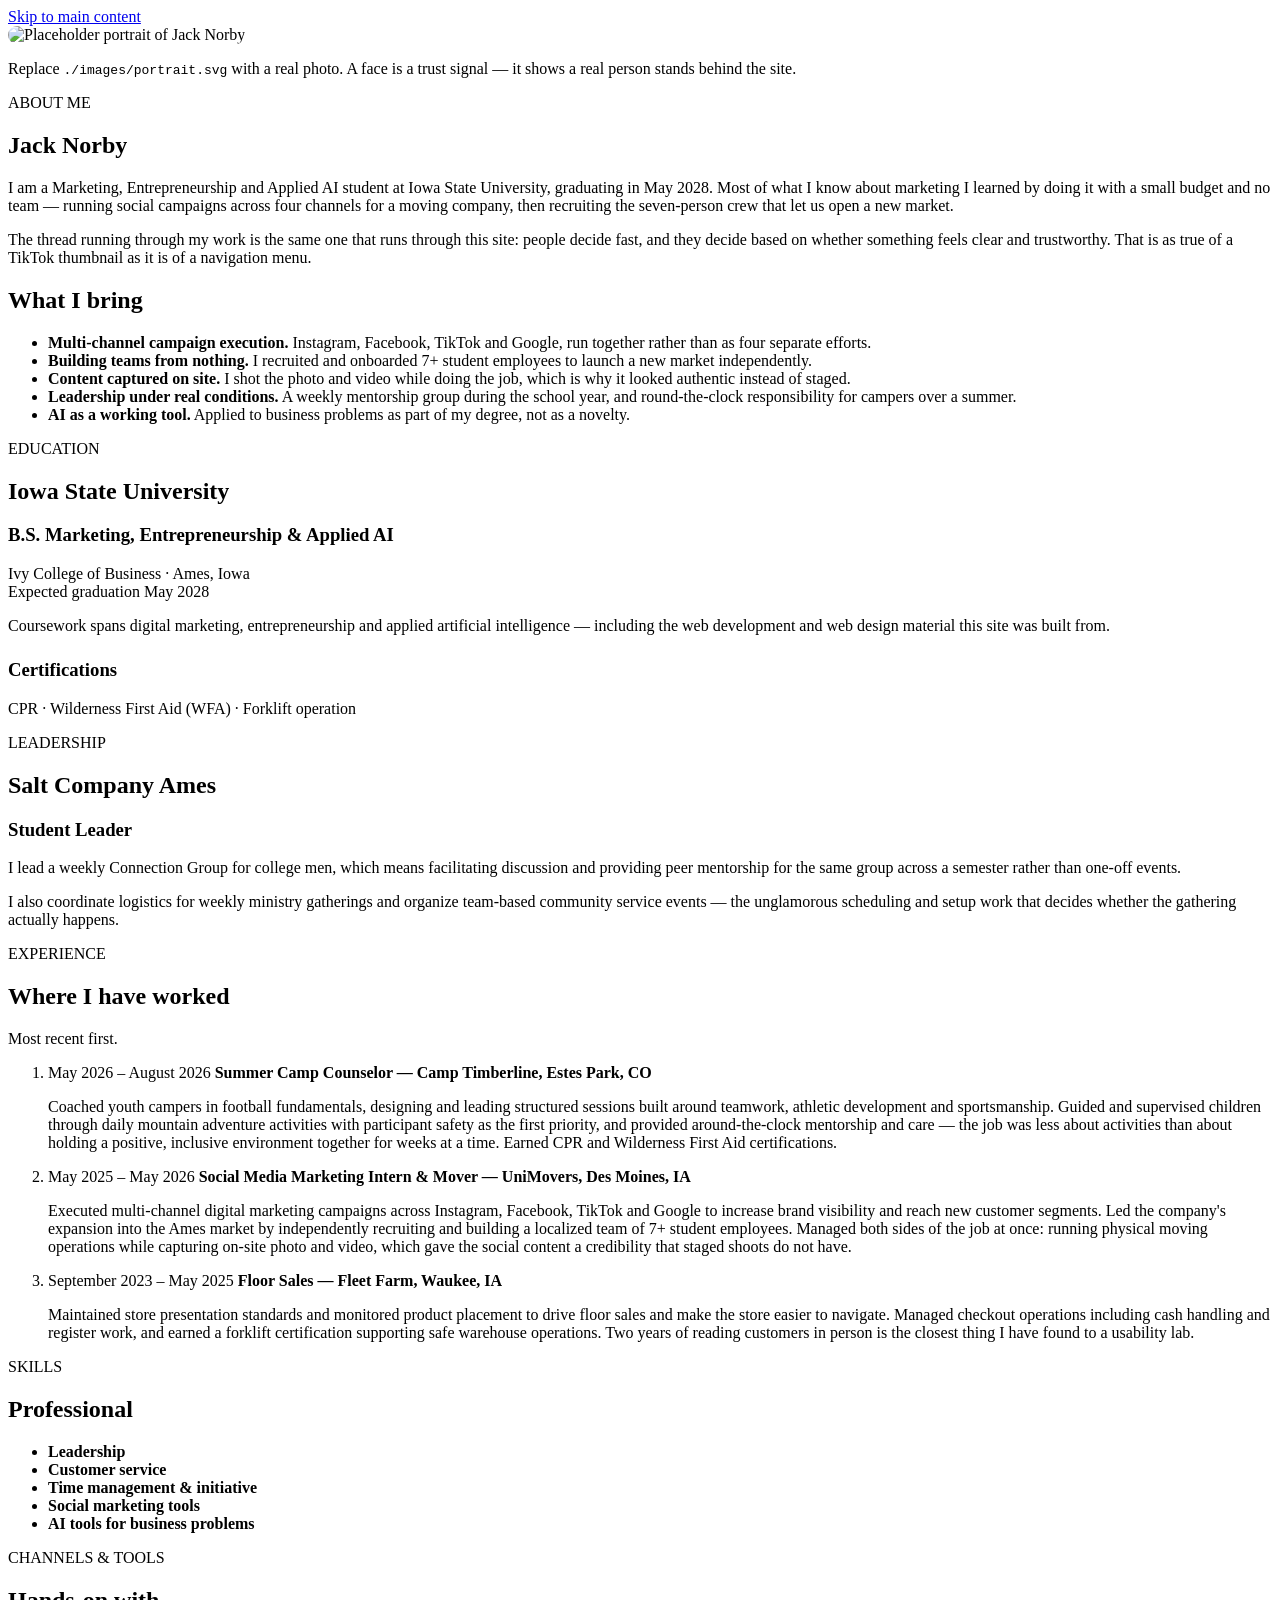
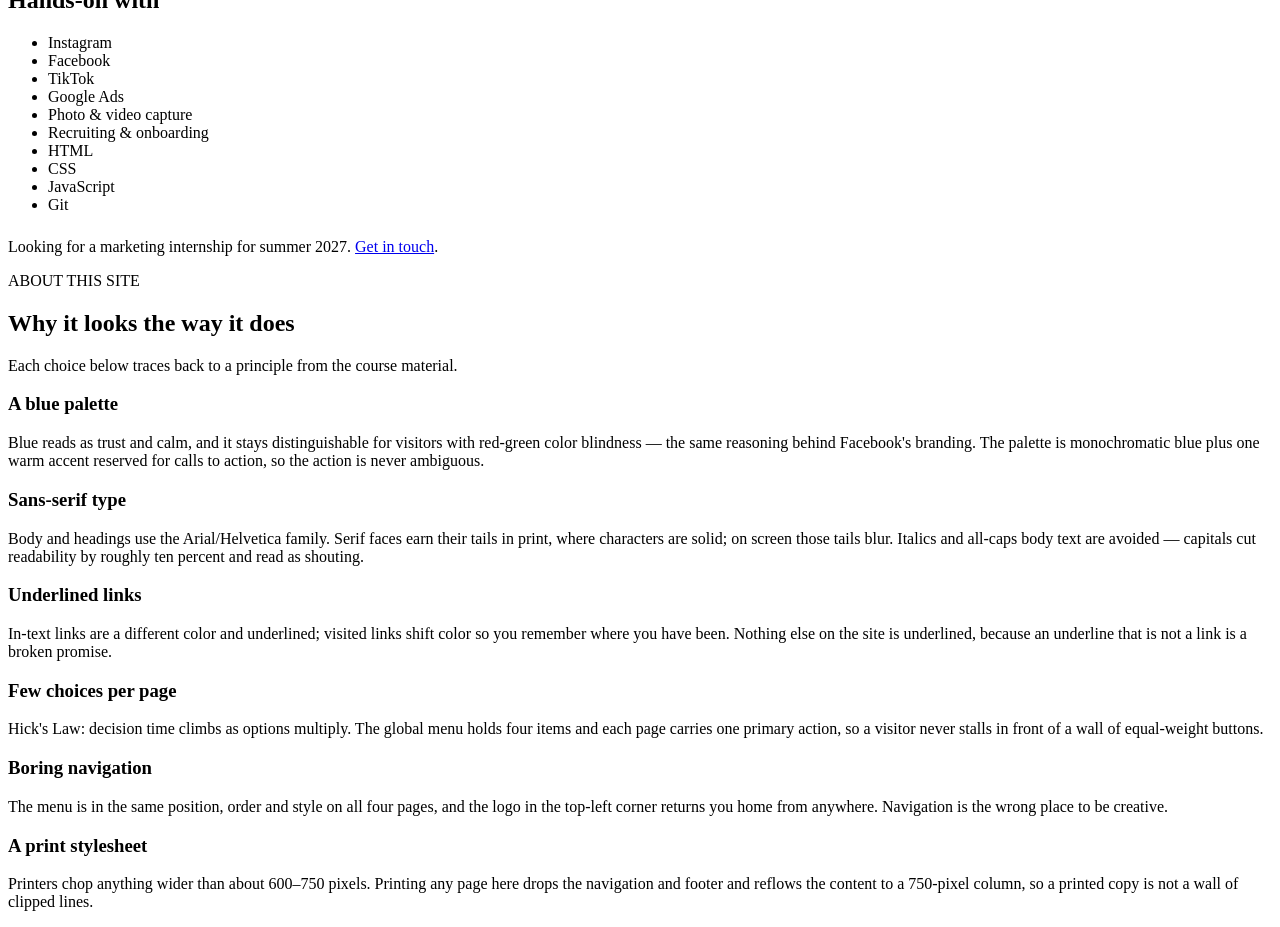
==== about.html @ 69b6ad8b "Add files via upload" ====
<!DOCTYPE html>
<html lang="en">
<head>
  <meta charset="UTF-8">
  <meta name="viewport" content="width=device-width, initial-scale=1.0">
  <meta name="description" content="About Jack Norby — Marketing, Entrepreneurship and Applied AI student at Iowa State University, with experience in social media marketing, team building and sales.">
  <title>About Me | Jack Norby</title>
  <link rel="icon" href="./images/favicon.svg" type="image/svg+xml">
  <link rel="stylesheet" href="./styles.css">
</head>
<body>
  <a class="skip-link" href="#main">Skip to main content</a>

  <div data-site-header></div>
  <noscript>
    <div class="wrap nav__fallback">
      <p><strong>Navigation:</strong>
        <a href="./index.html">Home</a> &middot;
        <a href="./about.html">About</a> &middot;
        <a href="./portfolio.html">Portfolio</a> &middot;
        <a href="./contact.html">Contact</a>
      </p>
    </div>
  </noscript>

  <main id="main">

    <!-- Introduction: who I am, stated before anything else. -->
    <section class="section">
      <div class="wrap split">
        <div>
          <img src="./images/portrait.svg" alt="Placeholder portrait of Jack Norby"
               width="320" height="320" style="border-radius:10px">
          <p class="form-note" style="margin-top:1rem">
            Replace <code>./images/portrait.svg</code> with a real photo. A face is a
            trust signal &mdash; it shows a real person stands behind the site.
          </p>
        </div>

        <div class="prose">
          <span class="eyebrow">ABOUT ME</span>
          <h1>Jack Norby</h1>
          <p>
            I am a Marketing, Entrepreneurship and Applied AI student at Iowa State
            University, graduating in May 2028. Most of what I know about marketing
            I learned by doing it with a small budget and no team &mdash; running
            social campaigns across four channels for a moving company, then
            recruiting the seven-person crew that let us open a new market.
          </p>
          <p>
            The thread running through my work is the same one that runs through
            this site: people decide fast, and they decide based on whether
            something feels clear and trustworthy. That is as true of a TikTok
            thumbnail as it is of a navigation menu.
          </p>

          <h2>What I bring</h2>
          <ul>
            <li>
              <strong>Multi-channel campaign execution.</strong> Instagram, Facebook,
              TikTok and Google, run together rather than as four separate efforts.
            </li>
            <li>
              <strong>Building teams from nothing.</strong> I recruited and onboarded
              7+ student employees to launch a new market independently.
            </li>
            <li>
              <strong>Content captured on site.</strong> I shot the photo and video
              while doing the job, which is why it looked authentic instead of staged.
            </li>
            <li>
              <strong>Leadership under real conditions.</strong> A weekly mentorship
              group during the school year, and round-the-clock responsibility for
              campers over a summer.
            </li>
            <li>
              <strong>AI as a working tool.</strong> Applied to business problems as
              part of my degree, not as a novelty.
            </li>
          </ul>
        </div>
      </div>
    </section>

    <!-- Education and leadership. -->
    <section class="section section--alt">
      <div class="wrap split">
        <div>
          <span class="eyebrow">EDUCATION</span>
          <h2>Iowa State University</h2>
          <div class="card">
            <h3>B.S. Marketing, Entrepreneurship &amp; Applied AI</h3>
            <p>
              Ivy College of Business &middot; Ames, Iowa<br>
              Expected graduation May 2028
            </p>
            <p>
              Coursework spans digital marketing, entrepreneurship and applied
              artificial intelligence &mdash; including the web development and web
              design material this site was built from.
            </p>
          </div>

          <div class="callout" style="margin-top:1.5rem">
            <h3>Certifications</h3>
            <p>
              CPR &middot; Wilderness First Aid (WFA) &middot; Forklift operation
            </p>
          </div>
        </div>

        <div>
          <span class="eyebrow">LEADERSHIP</span>
          <h2>Salt Company Ames</h2>
          <div class="card">
            <h3>Student Leader</h3>
            <p>
              I lead a weekly Connection Group for college men, which means
              facilitating discussion and providing peer mentorship for the same
              group across a semester rather than one-off events.
            </p>
            <p>
              I also coordinate logistics for weekly ministry gatherings and
              organize team-based community service events &mdash; the unglamorous
              scheduling and setup work that decides whether the gathering
              actually happens.
            </p>
          </div>
        </div>
      </div>
    </section>

    <!-- Experience in reverse chronological order. -->
    <section class="section">
      <div class="wrap">
        <div class="section-head">
          <span class="eyebrow">EXPERIENCE</span>
          <h2>Where I have worked</h2>
          <p>Most recent first.</p>
        </div>

        <ol class="timeline" style="max-width:none">
          <li>
            <time>May 2026 &ndash; August 2026</time>
            <strong>Summer Camp Counselor &mdash; Camp Timberline, Estes Park, CO</strong>
            <p>
              Coached youth campers in football fundamentals, designing and leading
              structured sessions built around teamwork, athletic development and
              sportsmanship. Guided and supervised children through daily mountain
              adventure activities with participant safety as the first priority,
              and provided around-the-clock mentorship and care &mdash; the job was
              less about activities than about holding a positive, inclusive
              environment together for weeks at a time. Earned CPR and Wilderness
              First Aid certifications.
            </p>
          </li>

          <li>
            <time>May 2025 &ndash; May 2026</time>
            <strong>Social Media Marketing Intern &amp; Mover &mdash; UniMovers, Des Moines, IA</strong>
            <p>
              Executed multi-channel digital marketing campaigns across Instagram,
              Facebook, TikTok and Google to increase brand visibility and reach new
              customer segments. Led the company's expansion into the Ames market by
              independently recruiting and building a localized team of 7+ student
              employees. Managed both sides of the job at once: running physical
              moving operations while capturing on-site photo and video, which gave
              the social content a credibility that staged shoots do not have.
            </p>
          </li>

          <li>
            <time>September 2023 &ndash; May 2025</time>
            <strong>Floor Sales &mdash; Fleet Farm, Waukee, IA</strong>
            <p>
              Maintained store presentation standards and monitored product
              placement to drive floor sales and make the store easier to navigate.
              Managed checkout operations including cash handling and register work,
              and earned a forklift certification supporting safe warehouse
              operations. Two years of reading customers in person is the closest
              thing I have found to a usability lab.
            </p>
          </li>
        </ol>
      </div>
    </section>

    <!-- Skills. -->
    <section class="section section--alt">
      <div class="wrap split">
        <div>
          <span class="eyebrow">SKILLS</span>
          <h2>Professional</h2>
          <ul class="skill-list">
            <li><strong>Leadership</strong><span class="meter"><span style="width:90%"></span></span></li>
            <li><strong>Customer service</strong><span class="meter"><span style="width:90%"></span></span></li>
            <li><strong>Time management &amp; initiative</strong><span class="meter"><span style="width:85%"></span></span></li>
            <li><strong>Social marketing tools</strong><span class="meter"><span style="width:85%"></span></span></li>
            <li><strong>AI tools for business problems</strong><span class="meter"><span style="width:75%"></span></span></li>
          </ul>
        </div>
        <div>
          <span class="eyebrow">CHANNELS &amp; TOOLS</span>
          <h2>Hands-on with</h2>
          <ul class="tag-row" style="gap:0.5rem">
            <li class="tag">Instagram</li>
            <li class="tag">Facebook</li>
            <li class="tag">TikTok</li>
            <li class="tag">Google Ads</li>
            <li class="tag">Photo &amp; video capture</li>
            <li class="tag">Recruiting &amp; onboarding</li>
            <li class="tag">HTML</li>
            <li class="tag">CSS</li>
            <li class="tag">JavaScript</li>
            <li class="tag">Git</li>
          </ul>
          <p style="margin-top:1.5rem">
            Looking for a marketing internship for summer 2027.
            <a href="./contact.html">Get in touch</a>.
          </p>
        </div>
      </div>
    </section>

    <!-- Kept from the original page: the design reasoning behind this site,
         which the course material explicitly asks the build to reflect. -->
    <section class="section">
      <div class="wrap">
        <div class="section-head">
          <span class="eyebrow">ABOUT THIS SITE</span>
          <h2>Why it looks the way it does</h2>
          <p>Each choice below traces back to a principle from the course material.</p>
        </div>

        <div class="grid grid--3">
          <article class="card">
            <h3>A blue palette</h3>
            <p>
              Blue reads as trust and calm, and it stays distinguishable for visitors
              with red-green color blindness &mdash; the same reasoning behind
              Facebook's branding. The palette is monochromatic blue plus one warm
              accent reserved for calls to action, so the action is never ambiguous.
            </p>
          </article>

          <article class="card">
            <h3>Sans-serif type</h3>
            <p>
              Body and headings use the Arial/Helvetica family. Serif faces earn
              their tails in print, where characters are solid; on screen those tails
              blur. Italics and all-caps body text are avoided &mdash; capitals cut
              readability by roughly ten percent and read as shouting.
            </p>
          </article>

          <article class="card">
            <h3>Underlined links</h3>
            <p>
              In-text links are a different color and underlined; visited links shift
              color so you remember where you have been. Nothing else on the site is
              underlined, because an underline that is not a link is a broken promise.
            </p>
          </article>

          <article class="card">
            <h3>Few choices per page</h3>
            <p>
              Hick's Law: decision time climbs as options multiply. The global menu
              holds four items and each page carries one primary action, so a visitor
              never stalls in front of a wall of equal-weight buttons.
            </p>
          </article>

          <article class="card">
            <h3>Boring navigation</h3>
            <p>
              The menu is in the same position, order and style on all four pages,
              and the logo in the top-left corner returns you home from anywhere.
              Navigation is the wrong place to be creative.
            </p>
          </article>

          <article class="card">
            <h3>A print stylesheet</h3>
            <p>
              Printers chop anything wider than about 600&ndash;750 pixels. Printing
              any page here drops the navigation and footer and reflows the content to
              a 750-pixel column, so a printed copy is not a wall of clipped lines.
            </p>
          </article>
        </div>
      </div>
    </section>

  </main>

  <div data-site-footer></div>
  <script src="./nav.js"></script>
</body>
</html>
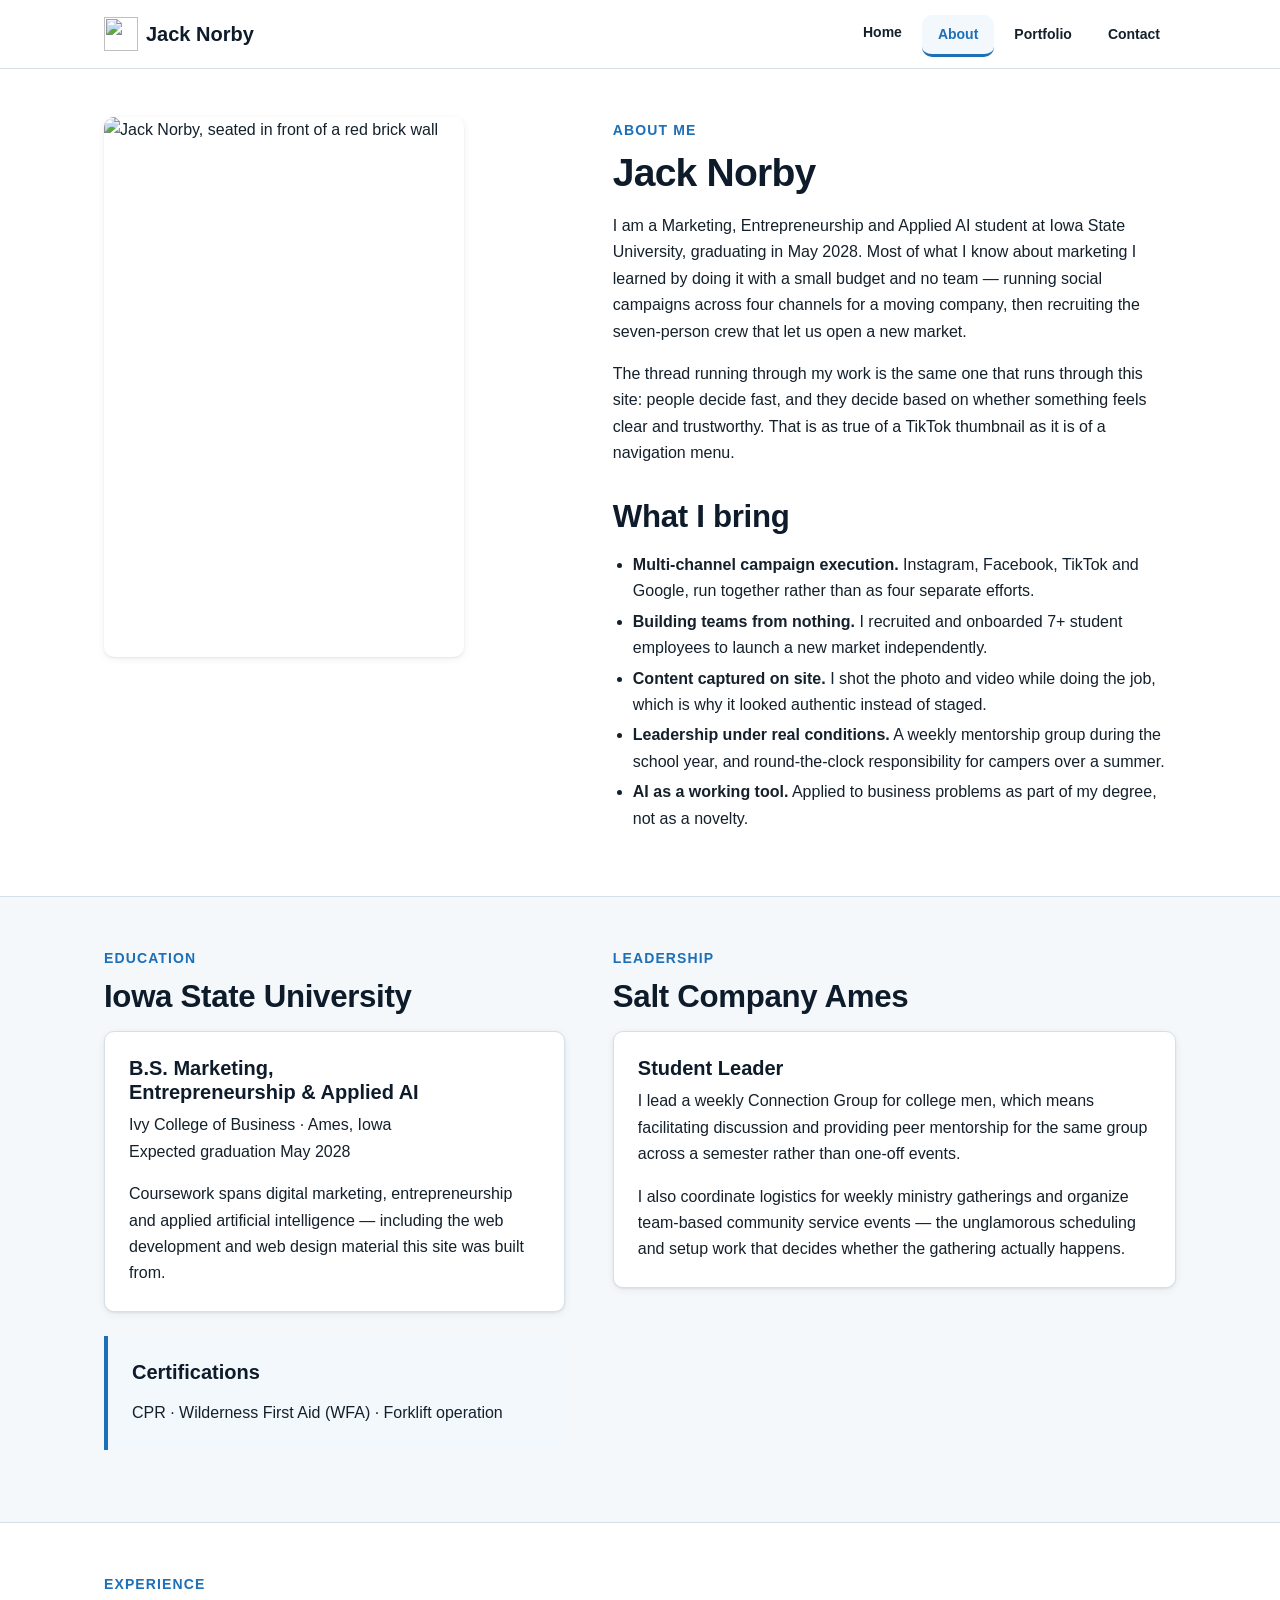
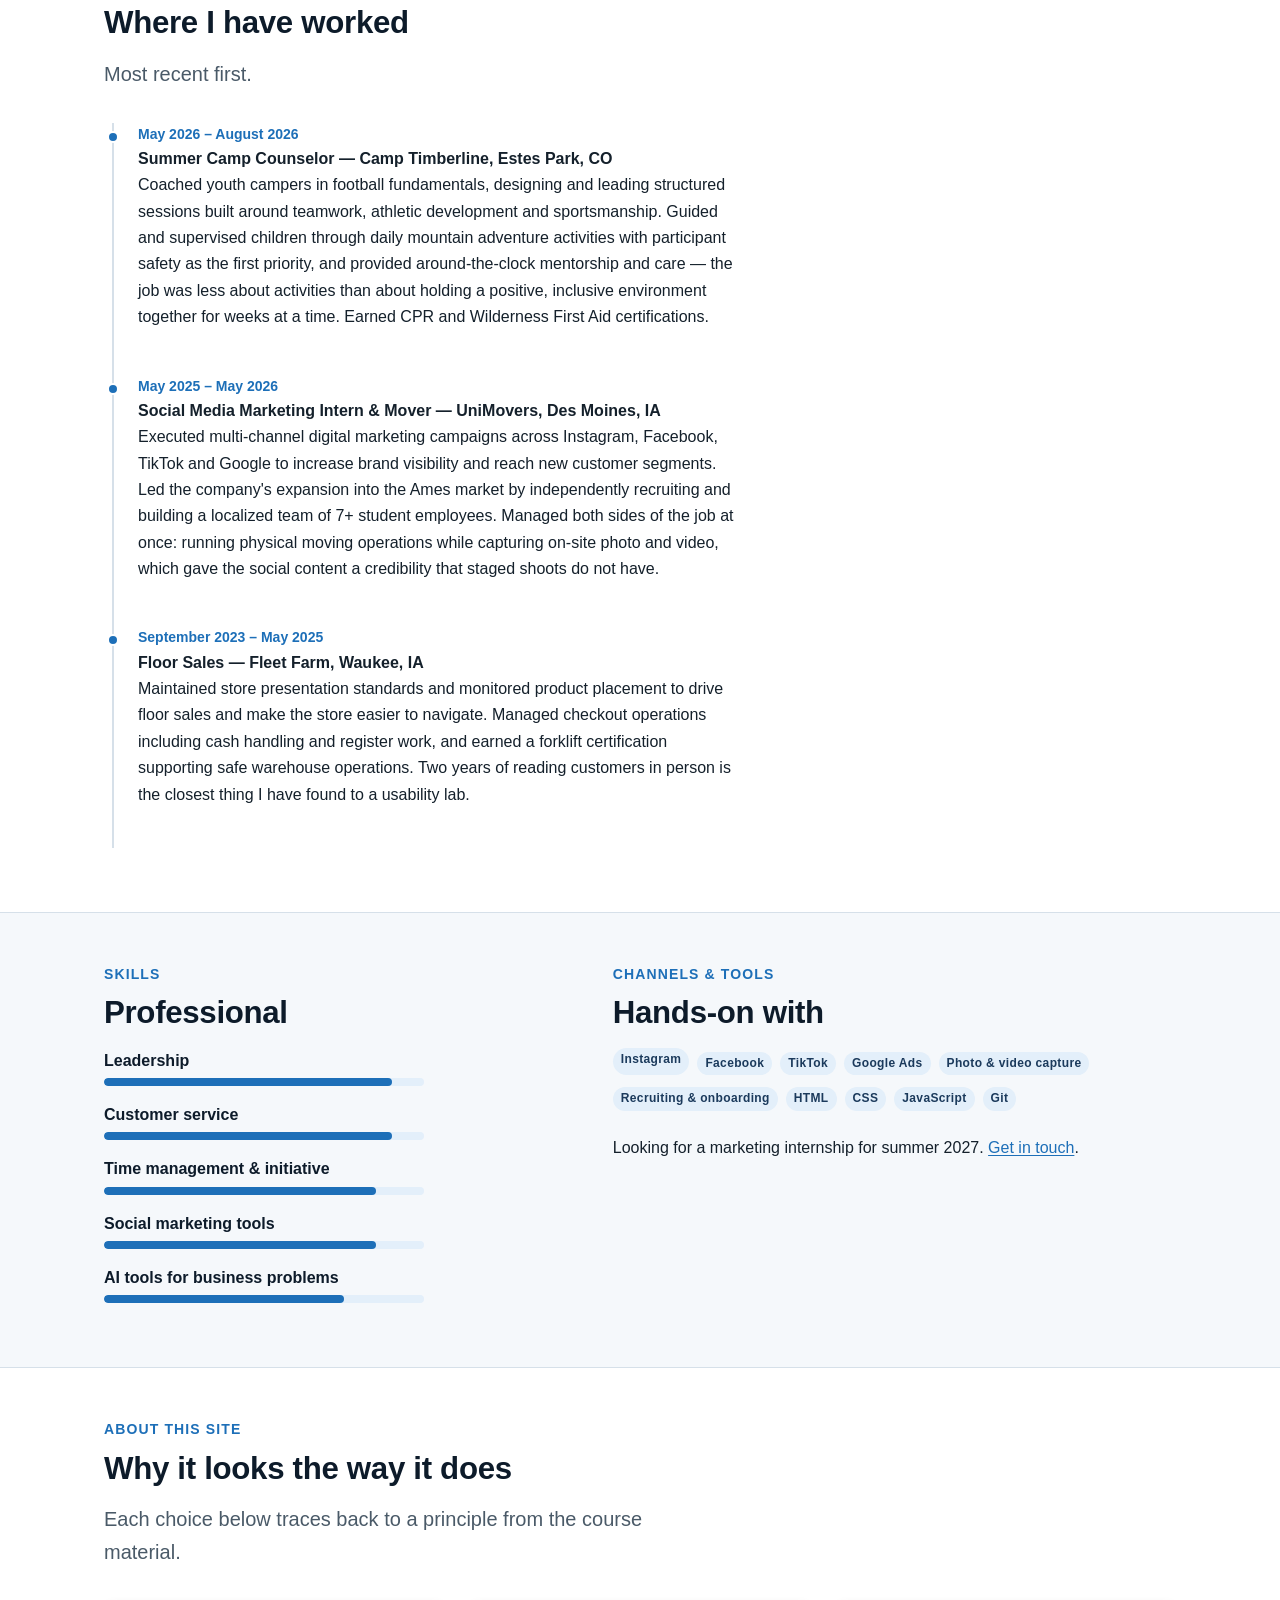
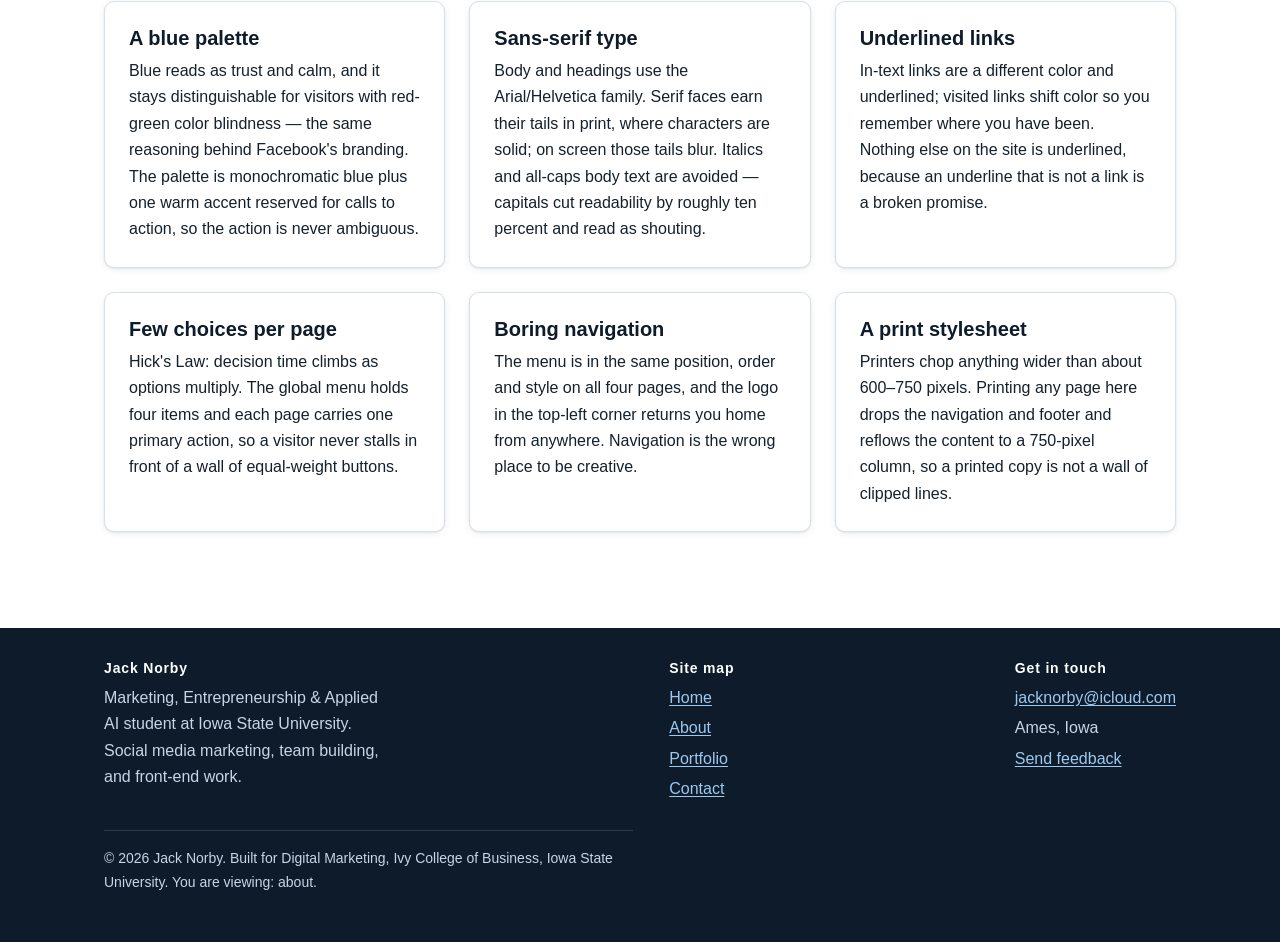
==== commit 0f6c4424: "Add files via upload" ====
--- a/about.html
+++ b/about.html
@@ -29,12 +29,9 @@
     <section class="section">
       <div class="wrap split">
         <div>
-          <img src="./images/portrait.svg" alt="Placeholder portrait of Jack Norby"
-               width="320" height="320" style="border-radius:10px">
-          <p class="form-note" style="margin-top:1rem">
-            Replace <code>./images/portrait.svg</code> with a real photo. A face is a
-            trust signal &mdash; it shows a real person stands behind the site.
-          </p>
+          <img class="photo" src="./images/jack-norby.jpg"
+               alt="Jack Norby, seated in front of a red brick wall"
+               width="724" height="1086">
         </div>
 
         <div class="prose">
--- a/styles.css
+++ b/styles.css
@@ -0,0 +1,533 @@
+/* ============================================================
+   Global stylesheet
+   Design decisions are driven by the course materials:
+   - Sans-serif (Arial/Helvetica family) for screen legibility  [Web Dev 1, p.19]
+   - Blue primary = trust/calm, accessible for red-green CVD    [Reading 02, §2]
+   - High contrast body text, generous negative space           [Reading 02, §2]
+   - Important content above the fold                           [Web Dev 1, p.18]
+   - Print stylesheet capped at 750px                           [Web Dev 1, p.14]
+   ============================================================ */
+
+/* ---------- 1. Design tokens ---------- */
+:root {
+  /* Monochromatic blue palette + one warm accent for CTAs */
+  --navy-900: #0d1b2a;
+  --navy-800: #142c45;
+  --navy-700: #1b3a5c;
+  --blue-600: #1d6fb8;
+  --blue-500: #2a84d2;
+  --blue-100: #e3effa;
+  --blue-050: #f3f8fd;
+
+  --accent-600: #b8500f;   /* urgency/action, used sparingly */
+  --accent-500: #d96319;
+
+  --ink:        #14202b;   /* body text: 14.6:1 on white */
+  --ink-muted:  #4a5a68;   /* secondary text: 7.3:1 on white */
+  --surface:    #ffffff;
+  --surface-alt:#f5f8fb;
+  --line:       #d6e0e9;
+
+  --ok-600:     #0f7a4f;
+
+  /* Type scale — logical, ~1.25 ratio, so hierarchy is unambiguous */
+  --step--1: 0.875rem;
+  --step-0:  1rem;
+  --step-1:  1.25rem;
+  --step-2:  1.563rem;
+  --step-3:  1.953rem;
+  --step-4:  2.441rem;
+
+  /* Spacing scale keeps white space consistent */
+  --space-1: 0.25rem;
+  --space-2: 0.5rem;
+  --space-3: 1rem;
+  --space-4: 1.5rem;
+  --space-5: 2rem;
+  --space-6: 3rem;
+  --space-7: 4.5rem;
+
+  --radius: 10px;
+  --shadow-1: 0 1px 2px rgba(13, 27, 42, 0.08), 0 2px 8px rgba(13, 27, 42, 0.06);
+  --shadow-2: 0 6px 24px rgba(13, 27, 42, 0.14);
+
+  --measure: 68ch;          /* readable line length */
+  --wrap: 1120px;
+  --transition: 160ms ease;
+}
+
+/* ---------- 2. Reset / base ---------- */
+*, *::before, *::after { box-sizing: border-box; }
+
+html { scroll-behavior: smooth; }
+
+body {
+  margin: 0;
+  font-family: Arial, Helvetica, "Helvetica Neue", sans-serif;
+  font-size: var(--step-0);
+  line-height: 1.65;
+  color: var(--ink);
+  background: var(--surface);
+  -webkit-text-size-adjust: 100%;
+}
+
+img, svg { max-width: 100%; height: auto; display: block; }
+
+h1, h2, h3, h4 {
+  line-height: 1.2;
+  color: var(--navy-900);
+  margin: 0 0 var(--space-3);
+  text-wrap: balance;
+}
+h1 { font-size: var(--step-4); letter-spacing: -0.02em; }
+h2 { font-size: var(--step-3); letter-spacing: -0.01em; }
+h3 { font-size: var(--step-1); }
+h4 { font-size: var(--step-0); text-transform: none; }
+
+p, ul, ol { margin: 0 0 var(--space-3); max-width: var(--measure); }
+ul, ol { padding-left: 1.25em; }
+li + li { margin-top: var(--space-1); }
+
+/* Web convention: in-text links are a different color AND underlined,
+   and visited links change color so people remember where they've been. */
+a { color: var(--blue-600); text-decoration: underline; text-underline-offset: 2px; }
+a:visited { color: var(--navy-700); }
+a:hover { color: var(--accent-600); }
+a:focus-visible,
+button:focus-visible,
+summary:focus-visible {
+  outline: 3px solid var(--blue-500);
+  outline-offset: 2px;
+  border-radius: 4px;
+}
+
+/* Skip link — keyboard users get past the nav */
+.skip-link {
+  position: absolute;
+  left: -9999px;
+  top: 0;
+  background: var(--navy-900);
+  color: #fff;
+  padding: var(--space-2) var(--space-3);
+  z-index: 100;
+}
+.skip-link:focus { left: var(--space-3); top: var(--space-3); }
+
+/* ---------- 3. Layout helpers ---------- */
+.wrap {
+  width: 100%;
+  max-width: var(--wrap);
+  margin-inline: auto;
+  padding-inline: var(--space-4);
+}
+
+.section { padding-block: var(--space-6); }
+.section--alt { background: var(--surface-alt); border-block: 1px solid var(--line); }
+
+.section-head { max-width: var(--measure); margin-bottom: var(--space-5); }
+.section-head p { color: var(--ink-muted); font-size: var(--step-1); margin-bottom: 0; }
+
+.eyebrow {
+  display: inline-block;
+  font-size: var(--step--1);
+  font-weight: bold;
+  letter-spacing: 0.08em;
+  color: var(--blue-600);
+  margin-bottom: var(--space-2);
+}
+
+.grid { display: grid; gap: var(--space-4); }
+.grid--3 { grid-template-columns: repeat(auto-fit, minmax(260px, 1fr)); }
+.grid--2 { grid-template-columns: repeat(auto-fit, minmax(300px, 1fr)); }
+
+/* ---------- 4. Header + navigation (injected by nav.js) ---------- */
+.site-header {
+  position: sticky;
+  top: 0;
+  z-index: 50;
+  background: rgba(255, 255, 255, 0.96);
+  backdrop-filter: saturate(150%) blur(8px);
+  border-bottom: 1px solid var(--line);
+}
+
+.site-header__inner {
+  display: flex;
+  align-items: center;
+  justify-content: space-between;
+  gap: var(--space-4);
+  min-height: 68px;
+}
+
+/* Convention: brand logo top-left, and it links home from every page. */
+.brand {
+  display: inline-flex;
+  align-items: center;
+  gap: var(--space-2);
+  font-weight: bold;
+  font-size: var(--step-1);
+  color: var(--navy-900);
+  text-decoration: none;
+  flex: 0 0 auto;
+}
+.brand:visited { color: var(--navy-900); }
+.brand:hover { color: var(--blue-600); }
+.brand img { width: 34px; height: 34px; }
+.brand__name { white-space: nowrap; }
+
+.nav__list {
+  list-style: none;
+  display: flex;
+  align-items: center;
+  gap: var(--space-1);
+  margin: 0;
+  padding: 0;
+  max-width: none;
+}
+.nav__link {
+  display: block;
+  padding: var(--space-2) var(--space-3);
+  border-radius: var(--radius);
+  color: var(--ink);
+  text-decoration: none;
+  font-weight: bold;
+  font-size: var(--step--1);
+  border-bottom: 3px solid transparent;
+  transition: background var(--transition), color var(--transition), border-color var(--transition);
+}
+.nav__link:visited { color: var(--ink); }
+/* Interactive feedback: every nav item has an explicit hover state. */
+.nav__link:hover { background: var(--blue-100); color: var(--navy-900); }
+.nav__link[aria-current="page"] {
+  color: var(--blue-600);
+  border-bottom-color: var(--blue-600);
+  background: var(--blue-050);
+}
+/* The current page's link still needs its own hover state, otherwise it is the
+   one item in the menu that gives no feedback when the pointer is over it. */
+.nav__link[aria-current="page"]:hover { background: var(--blue-100); color: var(--navy-900); }
+
+/* Hamburger button — hidden on desktop, shown by the media query below. */
+.nav__toggle {
+  display: none;
+  align-items: center;
+  gap: var(--space-2);
+  background: var(--surface);
+  color: var(--navy-900);
+  border: 1px solid var(--line);
+  border-radius: var(--radius);
+  padding: var(--space-2) var(--space-3);
+  font: inherit;
+  font-size: var(--step--1);
+  font-weight: bold;
+  cursor: pointer;
+  transition: background var(--transition), border-color var(--transition);
+}
+.nav__toggle:hover { background: var(--blue-100); border-color: var(--blue-500); }
+.nav__bars { display: grid; gap: 4px; }
+.nav__bars span {
+  display: block;
+  width: 20px;
+  height: 2px;
+  background: currentColor;
+  border-radius: 2px;
+}
+
+.nav__fallback { font-size: var(--step--1); }
+
+/* ---------- 5. Buttons ---------- */
+.btn {
+  display: inline-flex;
+  align-items: center;
+  justify-content: center;
+  gap: var(--space-2);
+  padding: 0.75rem 1.4rem;
+  border: 2px solid transparent;
+  border-radius: var(--radius);
+  font-weight: bold;
+  font-size: var(--step-0);
+  text-decoration: none;
+  cursor: pointer;
+  transition: transform var(--transition), background var(--transition),
+              color var(--transition), box-shadow var(--transition), border-color var(--transition);
+}
+.btn--primary { background: var(--accent-600); color: #fff; }
+.btn--primary:visited { color: #fff; }
+.btn--primary:hover { background: var(--accent-500); transform: translateY(-2px); box-shadow: var(--shadow-2); }
+.btn--secondary { background: var(--surface); color: var(--navy-900); border-color: var(--navy-700); }
+.btn--secondary:visited { color: var(--navy-900); }
+.btn--secondary:hover { background: var(--navy-900); color: #fff; transform: translateY(-2px); }
+.btn:active { transform: translateY(0); }
+
+.btn-row { display: flex; flex-wrap: wrap; gap: var(--space-3); }
+
+/* ---------- 6. Hero (above the fold) ---------- */
+.hero {
+  background:
+    radial-gradient(120% 120% at 100% 0%, var(--navy-700) 0%, var(--navy-900) 55%);
+  color: #fff;
+  padding-block: var(--space-7);
+}
+.hero__inner {
+  display: grid;
+  grid-template-columns: 1.15fr 0.85fr;
+  gap: var(--space-6);
+  align-items: center;
+}
+.hero h1 { color: #fff; font-size: clamp(2rem, 1.2rem + 3.2vw, 3.25rem); }
+.hero p { color: #d8e5f2; font-size: var(--step-1); }
+.hero .eyebrow { color: #8fc2ee; }
+.hero__art { filter: drop-shadow(0 18px 36px rgba(0, 0, 0, 0.35)); }
+
+.stat-row {
+  display: flex;
+  flex-wrap: wrap;
+  gap: var(--space-5);
+  margin-top: var(--space-5);
+  padding-top: var(--space-4);
+  border-top: 1px solid rgba(255, 255, 255, 0.18);
+}
+.stat__num { display: block; font-size: var(--step-3); font-weight: bold; color: #fff; }
+.stat__label { font-size: var(--step--1); color: #a9c4dc; }
+
+/* ---------- 7. Cards ---------- */
+.card {
+  background: var(--surface);
+  border: 1px solid var(--line);
+  border-radius: var(--radius);
+  padding: var(--space-4);
+  box-shadow: var(--shadow-1);
+  transition: transform var(--transition), box-shadow var(--transition), border-color var(--transition);
+}
+.card:hover { transform: translateY(-4px); box-shadow: var(--shadow-2); border-color: var(--blue-500); }
+.card h3 { margin-bottom: var(--space-2); }
+.card p:last-child { margin-bottom: 0; }
+.card__icon {
+  width: 44px; height: 44px;
+  display: grid; place-items: center;
+  border-radius: var(--radius);
+  background: var(--blue-100);
+  color: var(--blue-600);
+  font-size: var(--step-1);
+  font-weight: bold;
+  margin-bottom: var(--space-3);
+}
+
+/* Portfolio cards */
+.work { display: flex; flex-direction: column; padding: 0; overflow: hidden; }
+.work__thumb { border-bottom: 1px solid var(--line); background: var(--blue-050); }
+.work__thumb img { width: 100%; aspect-ratio: 16 / 9; object-fit: cover; }
+.work__body { padding: var(--space-4); display: flex; flex-direction: column; flex: 1; }
+.work__body h3 { margin-bottom: var(--space-1); }
+.tag-row { display: flex; flex-wrap: wrap; gap: var(--space-1); margin-bottom: var(--space-3); list-style: none; padding: 0; }
+.tag {
+  font-size: 0.75rem;
+  font-weight: bold;
+  letter-spacing: 0.03em;
+  background: var(--blue-100);
+  color: var(--navy-700);
+  padding: 2px 8px;
+  border-radius: 999px;
+}
+.work__result {
+  margin-top: auto;
+  padding-top: var(--space-3);
+  border-top: 1px dashed var(--line);
+  font-size: var(--step--1);
+  color: var(--ok-600);
+  font-weight: bold;
+}
+
+/* ---------- 8. Content blocks ---------- */
+/* Portrait photo. A 2:3 source, so the box declares that ratio and the image
+   covers it — no distortion if the photo is ever swapped for a different crop. */
+.photo {
+  width: 100%;
+  max-width: 360px;
+  aspect-ratio: 2 / 3;
+  object-fit: cover;
+  object-position: center 30%;
+  border-radius: var(--radius);
+  box-shadow: var(--shadow-1);
+}
+
+.prose { max-width: var(--measure); }
+.prose h2 { margin-top: var(--space-5); }
+.prose h2:first-child { margin-top: 0; }
+
+.split { display: grid; grid-template-columns: 0.9fr 1.1fr; gap: var(--space-6); align-items: start; }
+
+.callout {
+  background: var(--blue-050);
+  border-left: 4px solid var(--blue-600);
+  border-radius: 0 var(--radius) var(--radius) 0;
+  padding: var(--space-4);
+  margin-bottom: var(--space-4);
+}
+.callout p:last-child { margin-bottom: 0; }
+
+.skill-list { list-style: none; padding: 0; }
+.skill-list li { margin-bottom: var(--space-3); }
+.skill-list strong { display: block; color: var(--navy-900); }
+.meter {
+  /* A span by default, so it needs an explicit block box for height to apply. */
+  display: block;
+  height: 8px;
+  background: var(--blue-100);
+  border-radius: 999px;
+  overflow: hidden;
+  margin-top: var(--space-1);
+  max-width: 320px;
+}
+.meter > span { display: block; height: 100%; background: var(--blue-600); border-radius: 999px; }
+
+.timeline { list-style: none; padding: 0; border-left: 2px solid var(--line); margin-left: var(--space-2); }
+.timeline li { position: relative; padding: 0 0 var(--space-4) var(--space-4); }
+.timeline li::before {
+  content: "";
+  position: absolute;
+  left: -7px; top: 8px;
+  width: 12px; height: 12px;
+  border-radius: 50%;
+  background: var(--blue-600);
+  border: 2px solid var(--surface);
+}
+.timeline time { display: block; font-size: var(--step--1); font-weight: bold; color: var(--blue-600); }
+
+/* FAQ — trust signal, uses native disclosure so it works without JS */
+.faq { max-width: var(--measure); }
+.faq details {
+  border: 1px solid var(--line);
+  border-radius: var(--radius);
+  background: var(--surface);
+  margin-bottom: var(--space-2);
+}
+.faq summary {
+  cursor: pointer;
+  padding: var(--space-3);
+  font-weight: bold;
+  color: var(--navy-900);
+  transition: background var(--transition);
+  list-style: none;
+}
+.faq summary::-webkit-details-marker { display: none; }
+.faq summary::after { content: " +"; color: var(--blue-600); float: right; }
+.faq details[open] summary::after { content: " \2013"; }
+.faq summary:hover { background: var(--blue-050); }
+.faq details > p { padding: 0 var(--space-3) var(--space-3); margin: 0; }
+
+/* ---------- 9. Embedded Google Form ---------- */
+.form-panel {
+  background: var(--surface);
+  border: 1px solid var(--line);
+  border-radius: var(--radius);
+  box-shadow: var(--shadow-1);
+  padding: var(--space-4);
+}
+.form-frame {
+  position: relative;
+  width: 100%;
+  border: 1px solid var(--line);
+  border-radius: var(--radius);
+  overflow: hidden;
+  background: var(--surface-alt);
+}
+.form-frame iframe {
+  display: block;
+  width: 100%;
+  height: 1100px;   /* tall enough that the form does not double-scroll on desktop */
+  border: 0;
+}
+.form-note { font-size: var(--step--1); color: var(--ink-muted); margin-top: var(--space-3); }
+
+.contact-list { list-style: none; padding: 0; }
+.contact-list li { margin-bottom: var(--space-3); }
+.contact-list strong { display: block; font-size: var(--step--1); color: var(--ink-muted); }
+
+/* ---------- 10. Footer (injected by nav.js) ---------- */
+.site-footer {
+  background: var(--navy-900);
+  color: #c6d6e6;
+  padding-block: var(--space-5);
+  margin-top: var(--space-6);
+}
+.site-footer a { color: #9fc8ee; }
+.site-footer a:visited { color: #b9b9e6; }
+.site-footer a:hover { color: #fff; }
+.site-footer__inner { display: flex; flex-wrap: wrap; gap: var(--space-4); justify-content: space-between; }
+.site-footer h4 { color: #fff; font-size: var(--step--1); letter-spacing: 0.06em; margin-bottom: var(--space-2); }
+.site-footer ul { list-style: none; padding: 0; margin: 0; }
+.site-footer li { margin-bottom: var(--space-1); }
+.site-footer__legal {
+  border-top: 1px solid rgba(255, 255, 255, 0.14);
+  margin-top: var(--space-4);
+  padding-top: var(--space-3);
+  font-size: var(--step--1);
+}
+
+/* ============================================================
+   11. Responsive design — mobile-last breakpoints
+   ============================================================ */
+
+/* Tablet */
+@media (max-width: 900px) {
+  .hero__inner { grid-template-columns: 1fr; }
+  /* The headline and CTA stay first so the offer is still above the fold on a
+     phone; the illustration follows rather than pushing the text down. */
+  .hero__art { width: 100%; max-width: 380px; margin-inline: auto; }
+  .split { grid-template-columns: 1fr; gap: var(--space-5); }
+  .form-frame iframe { height: 1250px; }
+}
+
+/* Phone: nav collapses behind the hamburger button */
+@media (max-width: 720px) {
+  :root { --step-4: 2rem; --step-3: 1.6rem; }
+
+  .site-header__inner { flex-wrap: wrap; min-height: 60px; padding-block: var(--space-2); }
+
+  .nav__toggle { display: inline-flex; }
+
+  .nav {
+    flex-basis: 100%;
+    display: none;
+    padding-bottom: var(--space-3);
+  }
+  .nav.is-open { display: block; }
+
+  .nav__list { flex-direction: column; align-items: stretch; gap: var(--space-1); }
+  .nav__link {
+    padding: 0.8rem var(--space-3);
+    font-size: var(--step-0);
+    border-bottom: 1px solid var(--line);
+    border-radius: 0;
+  }
+  .nav__link[aria-current="page"] { border-left: 4px solid var(--blue-600); border-bottom-color: var(--line); }
+
+  .section { padding-block: var(--space-5); }
+  .hero { padding-block: var(--space-6); }
+  .btn { width: 100%; }
+  .btn-row { flex-direction: column; }
+  .stat-row { gap: var(--space-4); }
+  .site-footer__inner { flex-direction: column; gap: var(--space-4); }
+}
+
+/* Respect users who ask for less motion */
+@media (prefers-reduced-motion: reduce) {
+  html { scroll-behavior: auto; }
+  *, *::before, *::after { transition-duration: 0.01ms !important; animation-duration: 0.01ms !important; }
+}
+
+/* ============================================================
+   12. Print stylesheet
+   Course note: printers chop content wider than 600-750px, so the
+   printable width is capped and navigation chrome is dropped.
+   ============================================================ */
+@media print {
+  .site-header, .site-footer, .nav__toggle, .btn-row, .form-frame { display: none !important; }
+  body { color: #000; background: #fff; font-size: 11pt; }
+  .wrap { max-width: 750px; padding-inline: 0; }
+  .hero { background: none; color: #000; padding-block: 0; }
+  .hero h1, .hero p, .stat__num { color: #000; }
+  .card, .callout { box-shadow: none; border: 1px solid #999; break-inside: avoid; }
+  a { color: #000; }
+  a[href^="http"]::after { content: " (" attr(href) ")"; font-size: 9pt; }
+}
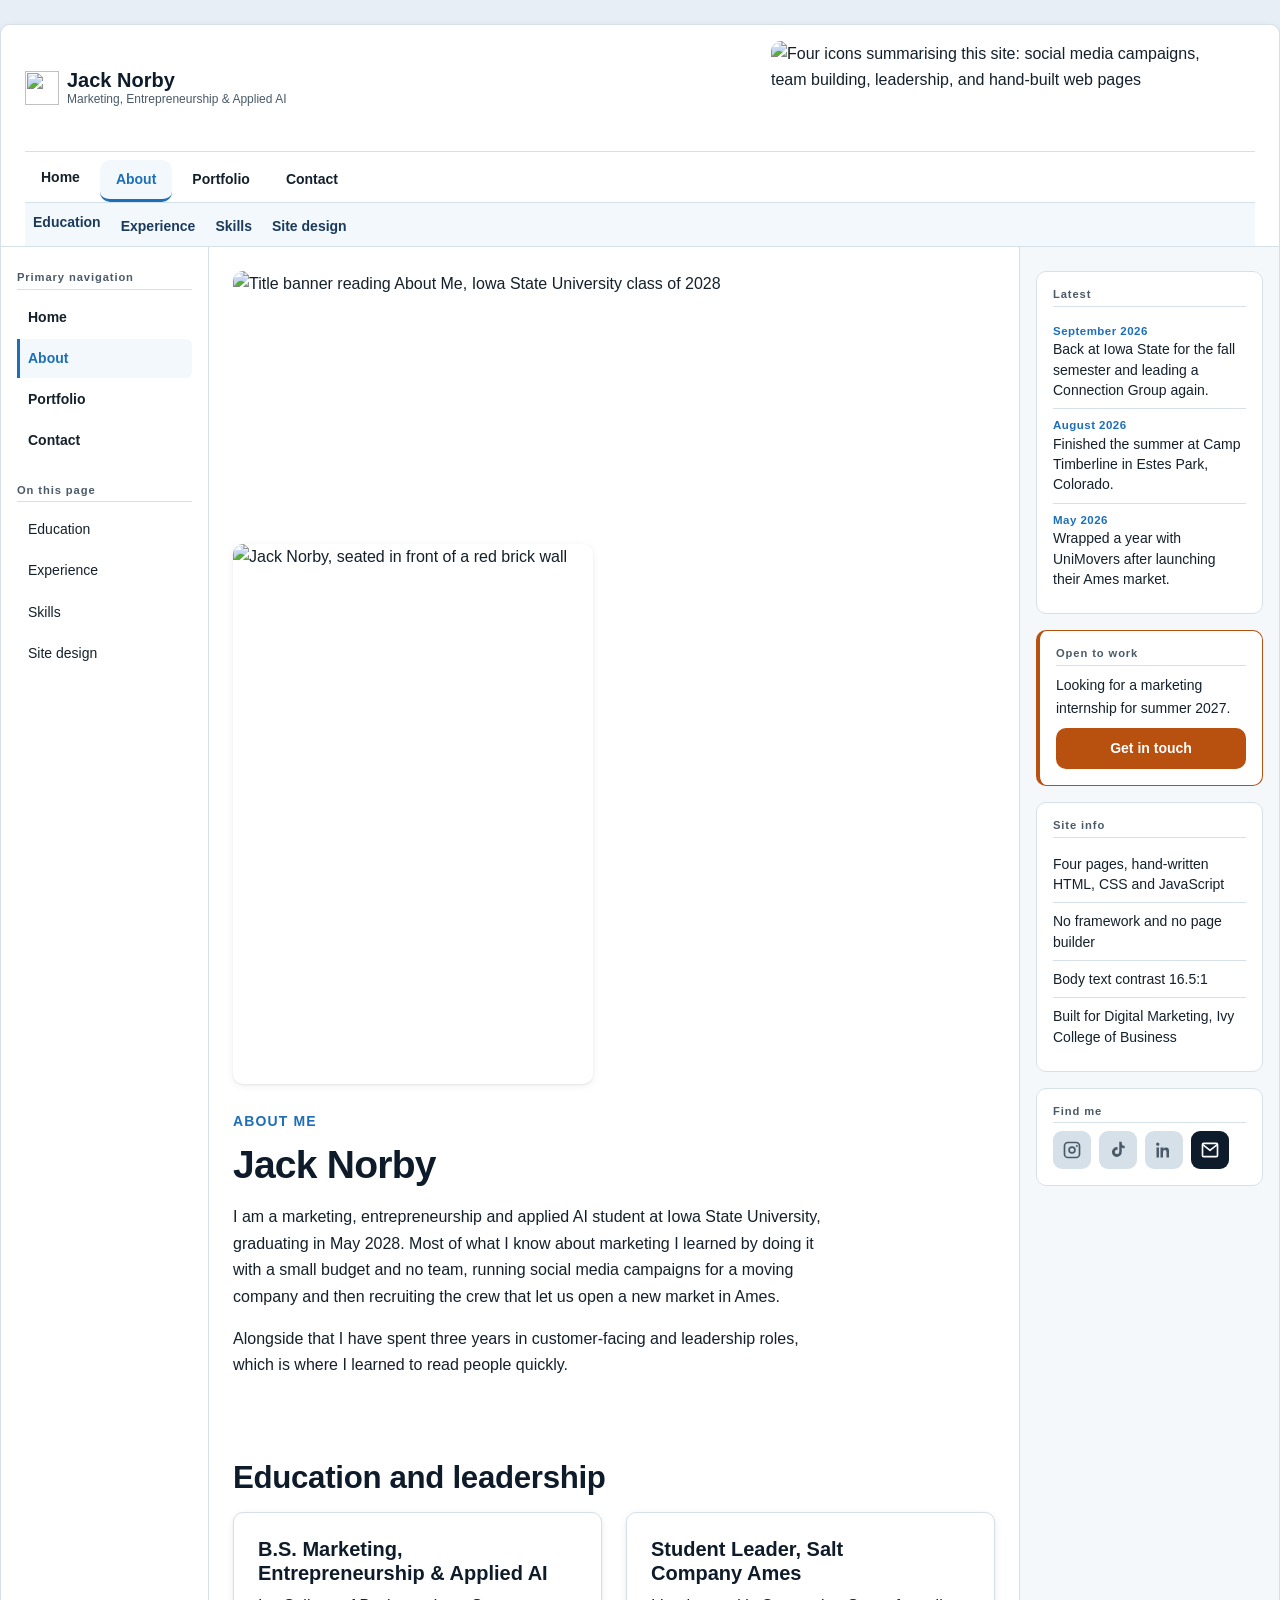
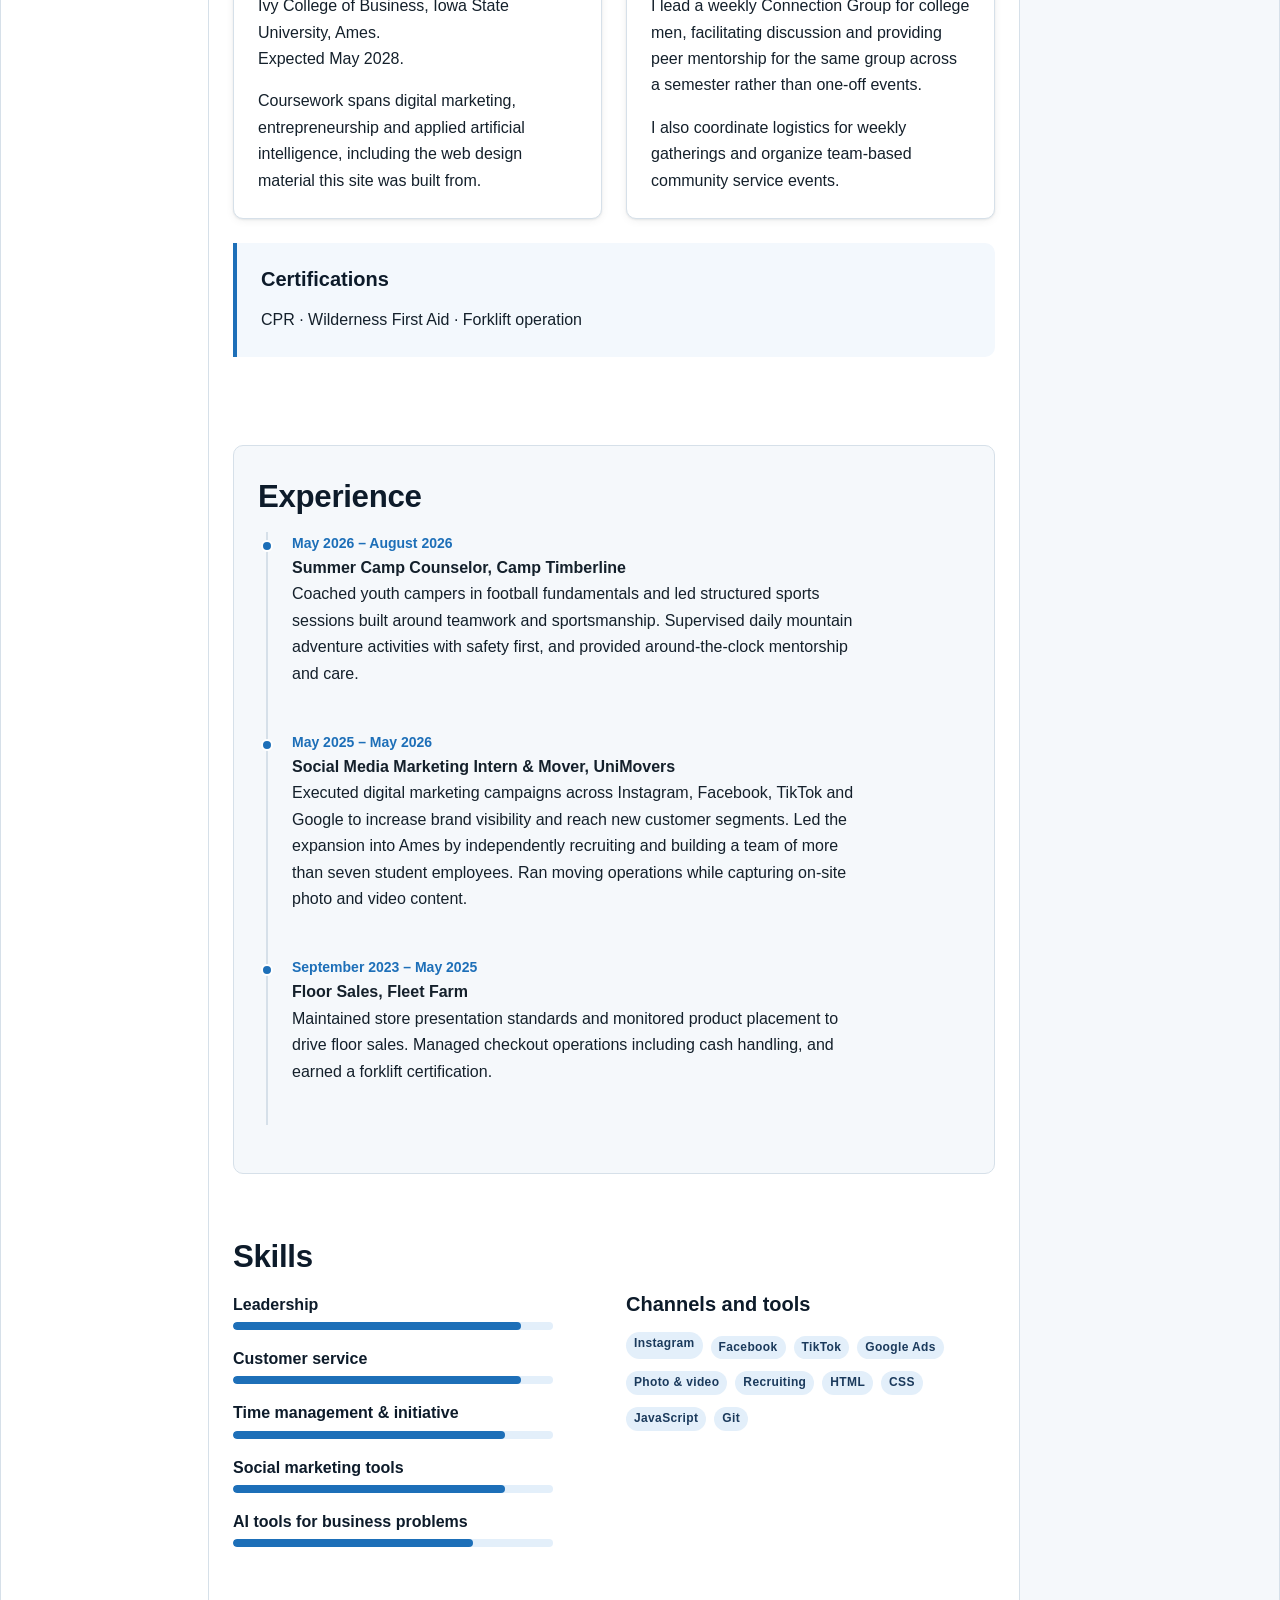
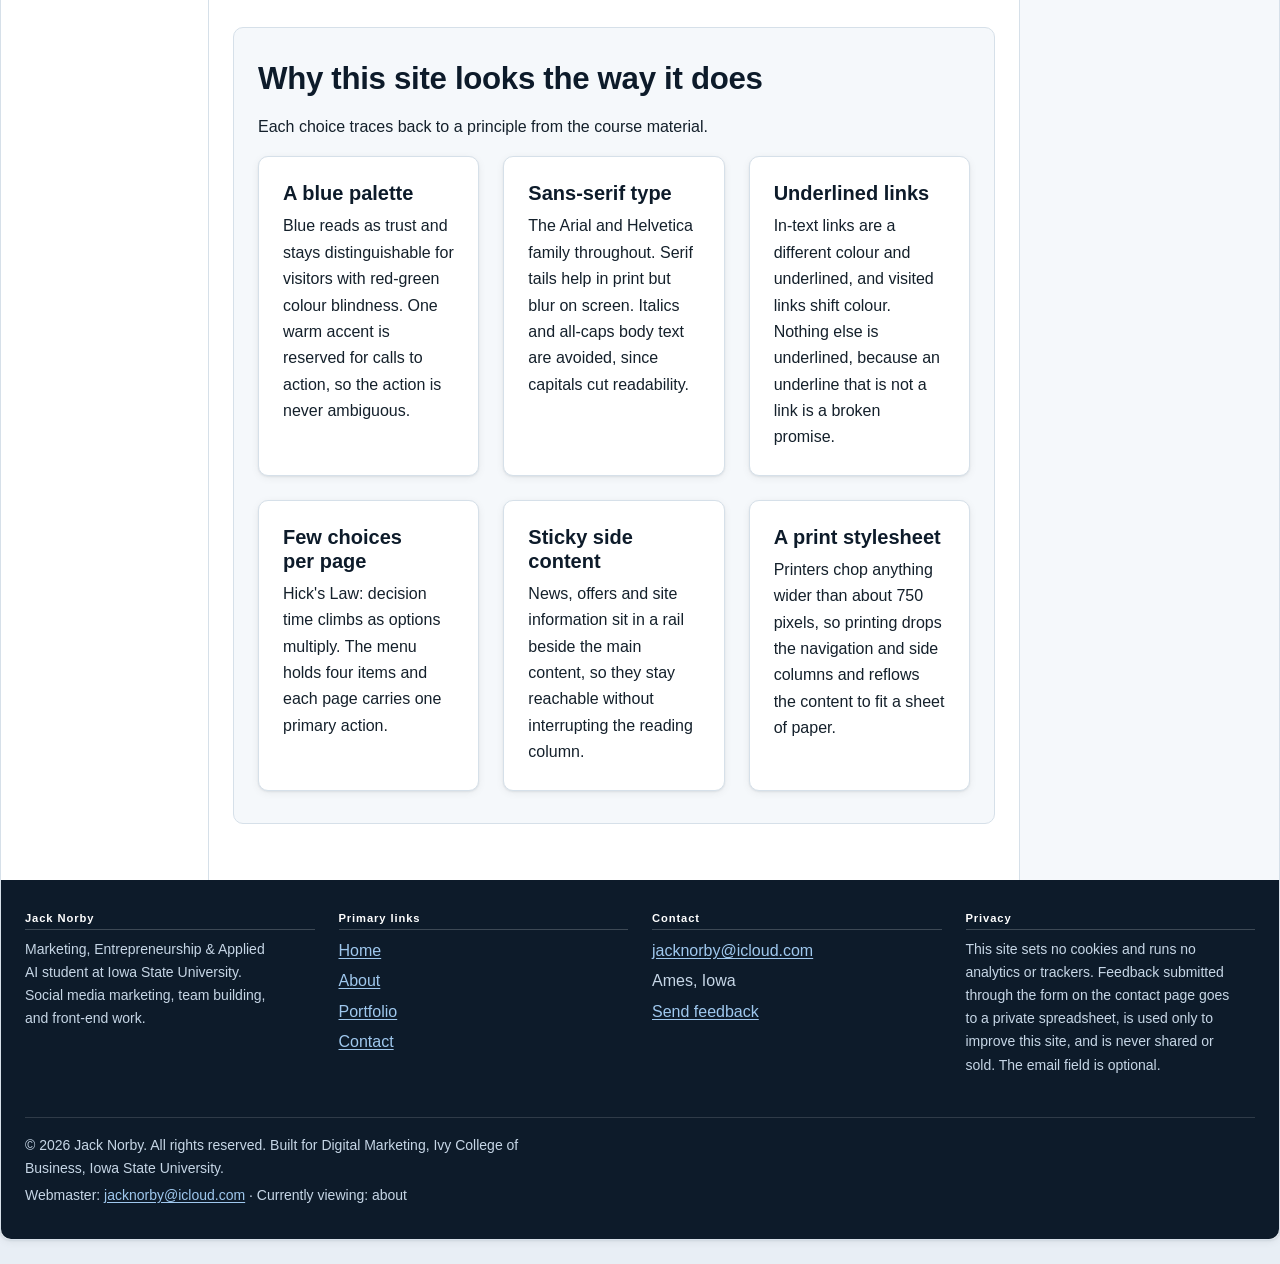
==== commit 056b4d14: "Add files via upload" ====
--- a/about.html
+++ b/about.html
@@ -3,7 +3,7 @@
 <head>
   <meta charset="UTF-8">
   <meta name="viewport" content="width=device-width, initial-scale=1.0">
-  <meta name="description" content="About Jack Norby — Marketing, Entrepreneurship and Applied AI student at Iowa State University, with experience in social media marketing, team building and sales.">
+  <meta name="description" content="About Jack Norby — marketing, entrepreneurship and applied AI student at Iowa State University, with experience in social media marketing, team building and sales.">
   <title>About Me | Jack Norby</title>
   <link rel="icon" href="./images/favicon.svg" type="image/svg+xml">
   <link rel="stylesheet" href="./styles.css">
@@ -11,287 +11,228 @@
 <body>
   <a class="skip-link" href="#main">Skip to main content</a>
 
-  <div data-site-header></div>
-  <noscript>
-    <div class="wrap nav__fallback">
-      <p><strong>Navigation:</strong>
-        <a href="./index.html">Home</a> &middot;
-        <a href="./about.html">About</a> &middot;
-        <a href="./portfolio.html">Portfolio</a> &middot;
-        <a href="./contact.html">Contact</a>
-      </p>
+  <div class="page-frame">
+    <div data-site-header></div>
+    <noscript>
+      <div class="shell nav__fallback">
+        <p><strong>Navigation:</strong>
+          <a href="./index.html">Home</a> &middot;
+          <a href="./about.html">About</a> &middot;
+          <a href="./portfolio.html">Portfolio</a> &middot;
+          <a href="./contact.html">Contact</a>
+        </p>
+      </div>
+    </noscript>
+
+    <div class="page-grid">
+      <aside data-site-sidebar></aside>
+
+      <div class="col-mid">
+        <main id="main">
+
+          <figure class="hero-image">
+            <img src="./images/hero-about.svg"
+                 alt="Title banner reading About Me, Iowa State University class of 2028"
+                 width="1200" height="380">
+          </figure>
+
+          <section class="section">
+            <div class="wrap split">
+              <div>
+                <img class="photo" src="./images/jack-norby.jpg"
+                     alt="Jack Norby, seated in front of a red brick wall"
+                     width="724" height="1086">
+              </div>
+              <div>
+                <span class="eyebrow">ABOUT ME</span>
+                <h1>Jack Norby</h1>
+                <p>
+                  I am a marketing, entrepreneurship and applied AI student at Iowa
+                  State University, graduating in May 2028. Most of what I know
+                  about marketing I learned by doing it with a small budget and no
+                  team, running social media campaigns for a moving company and then
+                  recruiting the crew that let us open a new market in Ames.
+                </p>
+                <p>
+                  Alongside that I have spent three years in customer-facing and
+                  leadership roles, which is where I learned to read people quickly.
+                </p>
+              </div>
+            </div>
+          </section>
+
+          <section class="section" id="education">
+            <div class="wrap">
+              <h2>Education and leadership</h2>
+              <div class="grid grid--2">
+                <div class="card">
+                  <h3>B.S. Marketing, Entrepreneurship &amp; Applied AI</h3>
+                  <p>
+                    Ivy College of Business, Iowa State University, Ames.<br>
+                    Expected May 2028.
+                  </p>
+                  <p>
+                    Coursework spans digital marketing, entrepreneurship and applied
+                    artificial intelligence, including the web design material this
+                    site was built from.
+                  </p>
+                </div>
+                <div class="card">
+                  <h3>Student Leader, Salt Company Ames</h3>
+                  <p>
+                    I lead a weekly Connection Group for college men, facilitating
+                    discussion and providing peer mentorship for the same group
+                    across a semester rather than one-off events.
+                  </p>
+                  <p>
+                    I also coordinate logistics for weekly gatherings and organize
+                    team-based community service events.
+                  </p>
+                </div>
+              </div>
+              <div class="callout" style="margin-top:1.5rem">
+                <h3>Certifications</h3>
+                <p>CPR &middot; Wilderness First Aid &middot; Forklift operation</p>
+              </div>
+            </div>
+          </section>
+
+          <section class="section section--alt" id="experience">
+            <div class="wrap">
+              <h2>Experience</h2>
+              <ol class="timeline">
+                <li>
+                  <time>May 2026 &ndash; August 2026</time>
+                  <strong>Summer Camp Counselor, Camp Timberline</strong>
+                  <p>
+                    Coached youth campers in football fundamentals and led structured
+                    sports sessions built around teamwork and sportsmanship.
+                    Supervised daily mountain adventure activities with safety first,
+                    and provided around-the-clock mentorship and care.
+                  </p>
+                </li>
+                <li>
+                  <time>May 2025 &ndash; May 2026</time>
+                  <strong>Social Media Marketing Intern &amp; Mover, UniMovers</strong>
+                  <p>
+                    Executed digital marketing campaigns across Instagram, Facebook,
+                    TikTok and Google to increase brand visibility and reach new
+                    customer segments. Led the expansion into Ames by independently
+                    recruiting and building a team of more than seven student
+                    employees. Ran moving operations while capturing on-site photo
+                    and video content.
+                  </p>
+                </li>
+                <li>
+                  <time>September 2023 &ndash; May 2025</time>
+                  <strong>Floor Sales, Fleet Farm</strong>
+                  <p>
+                    Maintained store presentation standards and monitored product
+                    placement to drive floor sales. Managed checkout operations
+                    including cash handling, and earned a forklift certification.
+                  </p>
+                </li>
+              </ol>
+            </div>
+          </section>
+
+          <section class="section" id="skills">
+            <div class="wrap">
+              <h2>Skills</h2>
+              <div class="grid grid--2">
+                <div>
+                  <ul class="skill-list">
+                    <li><strong>Leadership</strong><span class="meter"><span style="width:90%"></span></span></li>
+                    <li><strong>Customer service</strong><span class="meter"><span style="width:90%"></span></span></li>
+                    <li><strong>Time management &amp; initiative</strong><span class="meter"><span style="width:85%"></span></span></li>
+                    <li><strong>Social marketing tools</strong><span class="meter"><span style="width:85%"></span></span></li>
+                    <li><strong>AI tools for business problems</strong><span class="meter"><span style="width:75%"></span></span></li>
+                  </ul>
+                </div>
+                <div>
+                  <h3>Channels and tools</h3>
+                  <ul class="tag-row" style="gap:0.5rem">
+                    <li class="tag">Instagram</li>
+                    <li class="tag">Facebook</li>
+                    <li class="tag">TikTok</li>
+                    <li class="tag">Google Ads</li>
+                    <li class="tag">Photo &amp; video</li>
+                    <li class="tag">Recruiting</li>
+                    <li class="tag">HTML</li>
+                    <li class="tag">CSS</li>
+                    <li class="tag">JavaScript</li>
+                    <li class="tag">Git</li>
+                  </ul>
+                </div>
+              </div>
+            </div>
+          </section>
+
+          <section class="section section--alt" id="site-design">
+            <div class="wrap">
+              <h2>Why this site looks the way it does</h2>
+              <p>Each choice traces back to a principle from the course material.</p>
+              <div class="grid grid--3">
+                <article class="card">
+                  <h3>A blue palette</h3>
+                  <p>
+                    Blue reads as trust and stays distinguishable for visitors with
+                    red-green colour blindness. One warm accent is reserved for calls
+                    to action, so the action is never ambiguous.
+                  </p>
+                </article>
+                <article class="card">
+                  <h3>Sans-serif type</h3>
+                  <p>
+                    The Arial and Helvetica family throughout. Serif tails help in
+                    print but blur on screen. Italics and all-caps body text are
+                    avoided, since capitals cut readability.
+                  </p>
+                </article>
+                <article class="card">
+                  <h3>Underlined links</h3>
+                  <p>
+                    In-text links are a different colour and underlined, and visited
+                    links shift colour. Nothing else is underlined, because an
+                    underline that is not a link is a broken promise.
+                  </p>
+                </article>
+                <article class="card">
+                  <h3>Few choices per page</h3>
+                  <p>
+                    Hick's Law: decision time climbs as options multiply. The menu
+                    holds four items and each page carries one primary action.
+                  </p>
+                </article>
+                <article class="card">
+                  <h3>Sticky side content</h3>
+                  <p>
+                    News, offers and site information sit in a rail beside the main
+                    content, so they stay reachable without interrupting the reading
+                    column.
+                  </p>
+                </article>
+                <article class="card">
+                  <h3>A print stylesheet</h3>
+                  <p>
+                    Printers chop anything wider than about 750 pixels, so printing
+                    drops the navigation and side columns and reflows the content to
+                    fit a sheet of paper.
+                  </p>
+                </article>
+              </div>
+            </div>
+          </section>
+
+        </main>
+      </div>
+
+      <aside data-site-rail></aside>
     </div>
-  </noscript>
-
-  <main id="main">
-
-    <!-- Introduction: who I am, stated before anything else. -->
-    <section class="section">
-      <div class="wrap split">
-        <div>
-          <img class="photo" src="./images/jack-norby.jpg"
-               alt="Jack Norby, seated in front of a red brick wall"
-               width="724" height="1086">
-        </div>
-
-        <div class="prose">
-          <span class="eyebrow">ABOUT ME</span>
-          <h1>Jack Norby</h1>
-          <p>
-            I am a Marketing, Entrepreneurship and Applied AI student at Iowa State
-            University, graduating in May 2028. Most of what I know about marketing
-            I learned by doing it with a small budget and no team &mdash; running
-            social campaigns across four channels for a moving company, then
-            recruiting the seven-person crew that let us open a new market.
-          </p>
-          <p>
-            The thread running through my work is the same one that runs through
-            this site: people decide fast, and they decide based on whether
-            something feels clear and trustworthy. That is as true of a TikTok
-            thumbnail as it is of a navigation menu.
-          </p>
-
-          <h2>What I bring</h2>
-          <ul>
-            <li>
-              <strong>Multi-channel campaign execution.</strong> Instagram, Facebook,
-              TikTok and Google, run together rather than as four separate efforts.
-            </li>
-            <li>
-              <strong>Building teams from nothing.</strong> I recruited and onboarded
-              7+ student employees to launch a new market independently.
-            </li>
-            <li>
-              <strong>Content captured on site.</strong> I shot the photo and video
-              while doing the job, which is why it looked authentic instead of staged.
-            </li>
-            <li>
-              <strong>Leadership under real conditions.</strong> A weekly mentorship
-              group during the school year, and round-the-clock responsibility for
-              campers over a summer.
-            </li>
-            <li>
-              <strong>AI as a working tool.</strong> Applied to business problems as
-              part of my degree, not as a novelty.
-            </li>
-          </ul>
-        </div>
-      </div>
-    </section>
-
-    <!-- Education and leadership. -->
-    <section class="section section--alt">
-      <div class="wrap split">
-        <div>
-          <span class="eyebrow">EDUCATION</span>
-          <h2>Iowa State University</h2>
-          <div class="card">
-            <h3>B.S. Marketing, Entrepreneurship &amp; Applied AI</h3>
-            <p>
-              Ivy College of Business &middot; Ames, Iowa<br>
-              Expected graduation May 2028
-            </p>
-            <p>
-              Coursework spans digital marketing, entrepreneurship and applied
-              artificial intelligence &mdash; including the web development and web
-              design material this site was built from.
-            </p>
-          </div>
-
-          <div class="callout" style="margin-top:1.5rem">
-            <h3>Certifications</h3>
-            <p>
-              CPR &middot; Wilderness First Aid (WFA) &middot; Forklift operation
-            </p>
-          </div>
-        </div>
-
-        <div>
-          <span class="eyebrow">LEADERSHIP</span>
-          <h2>Salt Company Ames</h2>
-          <div class="card">
-            <h3>Student Leader</h3>
-            <p>
-              I lead a weekly Connection Group for college men, which means
-              facilitating discussion and providing peer mentorship for the same
-              group across a semester rather than one-off events.
-            </p>
-            <p>
-              I also coordinate logistics for weekly ministry gatherings and
-              organize team-based community service events &mdash; the unglamorous
-              scheduling and setup work that decides whether the gathering
-              actually happens.
-            </p>
-          </div>
-        </div>
-      </div>
-    </section>
-
-    <!-- Experience in reverse chronological order. -->
-    <section class="section">
-      <div class="wrap">
-        <div class="section-head">
-          <span class="eyebrow">EXPERIENCE</span>
-          <h2>Where I have worked</h2>
-          <p>Most recent first.</p>
-        </div>
-
-        <ol class="timeline" style="max-width:none">
-          <li>
-            <time>May 2026 &ndash; August 2026</time>
-            <strong>Summer Camp Counselor &mdash; Camp Timberline, Estes Park, CO</strong>
-            <p>
-              Coached youth campers in football fundamentals, designing and leading
-              structured sessions built around teamwork, athletic development and
-              sportsmanship. Guided and supervised children through daily mountain
-              adventure activities with participant safety as the first priority,
-              and provided around-the-clock mentorship and care &mdash; the job was
-              less about activities than about holding a positive, inclusive
-              environment together for weeks at a time. Earned CPR and Wilderness
-              First Aid certifications.
-            </p>
-          </li>
-
-          <li>
-            <time>May 2025 &ndash; May 2026</time>
-            <strong>Social Media Marketing Intern &amp; Mover &mdash; UniMovers, Des Moines, IA</strong>
-            <p>
-              Executed multi-channel digital marketing campaigns across Instagram,
-              Facebook, TikTok and Google to increase brand visibility and reach new
-              customer segments. Led the company's expansion into the Ames market by
-              independently recruiting and building a localized team of 7+ student
-              employees. Managed both sides of the job at once: running physical
-              moving operations while capturing on-site photo and video, which gave
-              the social content a credibility that staged shoots do not have.
-            </p>
-          </li>
-
-          <li>
-            <time>September 2023 &ndash; May 2025</time>
-            <strong>Floor Sales &mdash; Fleet Farm, Waukee, IA</strong>
-            <p>
-              Maintained store presentation standards and monitored product
-              placement to drive floor sales and make the store easier to navigate.
-              Managed checkout operations including cash handling and register work,
-              and earned a forklift certification supporting safe warehouse
-              operations. Two years of reading customers in person is the closest
-              thing I have found to a usability lab.
-            </p>
-          </li>
-        </ol>
-      </div>
-    </section>
-
-    <!-- Skills. -->
-    <section class="section section--alt">
-      <div class="wrap split">
-        <div>
-          <span class="eyebrow">SKILLS</span>
-          <h2>Professional</h2>
-          <ul class="skill-list">
-            <li><strong>Leadership</strong><span class="meter"><span style="width:90%"></span></span></li>
-            <li><strong>Customer service</strong><span class="meter"><span style="width:90%"></span></span></li>
-            <li><strong>Time management &amp; initiative</strong><span class="meter"><span style="width:85%"></span></span></li>
-            <li><strong>Social marketing tools</strong><span class="meter"><span style="width:85%"></span></span></li>
-            <li><strong>AI tools for business problems</strong><span class="meter"><span style="width:75%"></span></span></li>
-          </ul>
-        </div>
-        <div>
-          <span class="eyebrow">CHANNELS &amp; TOOLS</span>
-          <h2>Hands-on with</h2>
-          <ul class="tag-row" style="gap:0.5rem">
-            <li class="tag">Instagram</li>
-            <li class="tag">Facebook</li>
-            <li class="tag">TikTok</li>
-            <li class="tag">Google Ads</li>
-            <li class="tag">Photo &amp; video capture</li>
-            <li class="tag">Recruiting &amp; onboarding</li>
-            <li class="tag">HTML</li>
-            <li class="tag">CSS</li>
-            <li class="tag">JavaScript</li>
-            <li class="tag">Git</li>
-          </ul>
-          <p style="margin-top:1.5rem">
-            Looking for a marketing internship for summer 2027.
-            <a href="./contact.html">Get in touch</a>.
-          </p>
-        </div>
-      </div>
-    </section>
-
-    <!-- Kept from the original page: the design reasoning behind this site,
-         which the course material explicitly asks the build to reflect. -->
-    <section class="section">
-      <div class="wrap">
-        <div class="section-head">
-          <span class="eyebrow">ABOUT THIS SITE</span>
-          <h2>Why it looks the way it does</h2>
-          <p>Each choice below traces back to a principle from the course material.</p>
-        </div>
-
-        <div class="grid grid--3">
-          <article class="card">
-            <h3>A blue palette</h3>
-            <p>
-              Blue reads as trust and calm, and it stays distinguishable for visitors
-              with red-green color blindness &mdash; the same reasoning behind
-              Facebook's branding. The palette is monochromatic blue plus one warm
-              accent reserved for calls to action, so the action is never ambiguous.
-            </p>
-          </article>
-
-          <article class="card">
-            <h3>Sans-serif type</h3>
-            <p>
-              Body and headings use the Arial/Helvetica family. Serif faces earn
-              their tails in print, where characters are solid; on screen those tails
-              blur. Italics and all-caps body text are avoided &mdash; capitals cut
-              readability by roughly ten percent and read as shouting.
-            </p>
-          </article>
-
-          <article class="card">
-            <h3>Underlined links</h3>
-            <p>
-              In-text links are a different color and underlined; visited links shift
-              color so you remember where you have been. Nothing else on the site is
-              underlined, because an underline that is not a link is a broken promise.
-            </p>
-          </article>
-
-          <article class="card">
-            <h3>Few choices per page</h3>
-            <p>
-              Hick's Law: decision time climbs as options multiply. The global menu
-              holds four items and each page carries one primary action, so a visitor
-              never stalls in front of a wall of equal-weight buttons.
-            </p>
-          </article>
-
-          <article class="card">
-            <h3>Boring navigation</h3>
-            <p>
-              The menu is in the same position, order and style on all four pages,
-              and the logo in the top-left corner returns you home from anywhere.
-              Navigation is the wrong place to be creative.
-            </p>
-          </article>
-
-          <article class="card">
-            <h3>A print stylesheet</h3>
-            <p>
-              Printers chop anything wider than about 600&ndash;750 pixels. Printing
-              any page here drops the navigation and footer and reflows the content to
-              a 750-pixel column, so a printed copy is not a wall of clipped lines.
-            </p>
-          </article>
-        </div>
-      </div>
-    </section>
-
-  </main>
-
-  <div data-site-footer></div>
+
+    <div data-site-footer></div>
+  </div>
+
   <script src="./nav.js"></script>
 </body>
 </html>
--- a/styles.css
+++ b/styles.css
@@ -30,6 +30,13 @@
 
   --ok-600:     #0f7a4f;
 
+  /* The area around the page column (diagram: "body or background area") */
+  --backdrop:   #e8eef5;
+
+  /* Three-column page grid */
+  --col-left:  208px;
+  --col-right: 260px;
+
   /* Type scale — logical, ~1.25 ratio, so hierarchy is unambiguous */
   --step--1: 0.875rem;
   --step-0:  1rem;
@@ -67,7 +74,9 @@
   font-size: var(--step-0);
   line-height: 1.65;
   color: var(--ink);
-  background: var(--surface);
+  /* The page column sits on a distinct background, which is the
+     "body or background area" framing the layout on all sides. */
+  background: var(--backdrop);
   -webkit-text-size-adjust: 100%;
 }
 
@@ -120,6 +129,68 @@
   margin-inline: auto;
   padding-inline: var(--space-4);
 }
+
+/* The page column. Everything inside the white area lines up to this,
+   so the header, the three columns and the footer share one grid. */
+.shell {
+  width: 100%;
+  max-width: 1280px;
+  margin-inline: auto;
+  padding-inline: var(--space-4);
+}
+
+/* The white page sitting on the backdrop. */
+.page-frame {
+  max-width: 1320px;
+  margin: var(--space-4) auto;
+  background: var(--surface);
+  border: 1px solid var(--line);
+  border-radius: var(--radius);
+  box-shadow: var(--shadow-1);
+}
+
+/* The header and footer live inside the page area, so they take its corners.
+   Note: no overflow:hidden here — that would create a scroll container and
+   stop the right-hand rail from sticking. */
+.page-frame > .site-header {
+  position: static;
+  border-radius: var(--radius) var(--radius) 0 0;
+  backdrop-filter: none;
+  background: var(--surface);
+}
+.page-frame > .site-footer {
+  border-radius: 0 0 var(--radius) var(--radius);
+  margin-top: 0;
+}
+
+/* Left navigation | main content | sticky content */
+.page-grid {
+  display: grid;
+  grid-template-columns: var(--col-left) minmax(0, 1fr) var(--col-right);
+  gap: 0;
+  align-items: start;
+}
+
+/* The columns themselves stretch the full height of the grid row so their
+   border and background run the whole way down; the contents stick instead. */
+.col-left {
+  padding: var(--space-4) var(--space-3);
+  border-right: 1px solid var(--line);
+  align-self: stretch;
+}
+
+.col-mid { min-width: 0; padding: var(--space-4); }
+
+.col-right {
+  padding: var(--space-4) var(--space-3);
+  border-left: 1px solid var(--line);
+  background: var(--surface-alt);
+  align-self: stretch;
+}
+
+/* "Sticky content such as news items, adverts, offers..." */
+.col-sticky { position: sticky; top: var(--space-3); }
+.col-sticky--rail { display: grid; gap: var(--space-3); align-content: start; }
 
 .section { padding-block: var(--space-6); }
 .section--alt { background: var(--surface-alt); border-block: 1px solid var(--line); }
@@ -531,3 +602,213 @@
   a { color: #000; }
   a[href^="http"]::after { content: " (" attr(href) ")"; font-size: 9pt; }
 }
+
+/* ============================================================
+   13. Regions from the "Web Page Area" layout diagram
+   ============================================================ */
+
+/* ---------- Header: logo + informational graphics ---------- */
+.header-top {
+  display: grid;
+  grid-template-columns: auto minmax(0, 1fr) auto;
+  align-items: center;
+  gap: var(--space-4);
+  padding-block: var(--space-3);
+}
+
+.brand__text { display: grid; }
+.brand__name { font-size: var(--step-1); line-height: 1.2; white-space: nowrap; }
+.brand__tag {
+  font-size: 0.75rem;
+  font-weight: normal;
+  color: var(--ink-muted);
+  line-height: 1.3;
+}
+
+/* Informational graphics area — describes in images what the site is about. */
+.header-graphic { margin: 0; justify-self: end; max-width: 460px; width: 100%; }
+.header-graphic img { width: 100%; height: auto; border-radius: var(--radius); }
+
+/* ---------- Primary + secondary navigation rows ---------- */
+.site-header .nav__list { border-top: 1px solid var(--line); padding-top: var(--space-1); }
+
+/* Secondary navigation sits directly under the primary row. */
+.subnav { border-top: 1px solid var(--line); background: var(--blue-050); }
+.subnav__list {
+  list-style: none;
+  display: flex;
+  flex-wrap: wrap;
+  gap: var(--space-1);
+  margin: 0;
+  padding: var(--space-1) 0;
+  max-width: none;
+}
+.subnav__link {
+  display: block;
+  padding: var(--space-1) var(--space-2);
+  font-size: var(--step--1);
+  font-weight: bold;
+  color: var(--navy-700);
+  text-decoration: none;
+  border-radius: 6px;
+  transition: background var(--transition), color var(--transition);
+}
+.subnav__link:visited { color: var(--navy-700); }
+.subnav__link:hover { background: var(--blue-100); color: var(--navy-900); }
+
+/* ---------- Left column navigation ---------- */
+.rail__head {
+  font-size: 0.7rem;
+  font-weight: bold;
+  letter-spacing: 0.08em;
+  text-transform: none;
+  color: var(--ink-muted);
+  margin: 0 0 var(--space-2);
+  padding-bottom: var(--space-1);
+  border-bottom: 1px solid var(--line);
+}
+
+.sidenav { margin-bottom: var(--space-4); }
+.sidenav__list { list-style: none; margin: 0; padding: 0; max-width: none; }
+.sidenav__list li + li { margin-top: 2px; }
+.sidenav__link {
+  display: block;
+  padding: var(--space-2);
+  font-size: var(--step--1);
+  font-weight: bold;
+  color: var(--ink);
+  text-decoration: none;
+  border-left: 3px solid transparent;
+  border-radius: 0 6px 6px 0;
+  transition: background var(--transition), color var(--transition), border-color var(--transition);
+}
+.sidenav__link:visited { color: var(--ink); }
+.sidenav__link:hover { background: var(--blue-100); color: var(--navy-900); border-left-color: var(--blue-500); }
+.sidenav__link[aria-current="page"] {
+  color: var(--blue-600);
+  background: var(--blue-050);
+  border-left-color: var(--blue-600);
+}
+.sidenav--secondary .sidenav__link { font-weight: normal; }
+
+/* ---------- Right column sticky content ---------- */
+.rail__card {
+  background: var(--surface);
+  border: 1px solid var(--line);
+  border-radius: var(--radius);
+  padding: var(--space-3);
+}
+.rail__card p { font-size: var(--step--1); margin-bottom: var(--space-2); max-width: none; }
+.rail__card--offer { border-color: var(--accent-600); border-left-width: 4px; }
+
+.rail__news, .rail__info { list-style: none; margin: 0; padding: 0; max-width: none; }
+.rail__news li, .rail__info li {
+  font-size: var(--step--1);
+  line-height: 1.45;
+  padding-block: var(--space-2);
+}
+.rail__news li + li, .rail__info li + li { border-top: 1px solid var(--line); margin-top: 0; }
+.rail__news time {
+  display: block;
+  font-weight: bold;
+  color: var(--blue-600);
+  font-size: 0.72rem;
+  letter-spacing: 0.04em;
+}
+
+.btn--sm { padding: 0.45rem 0.9rem; font-size: var(--step--1); width: 100%; }
+
+/* Social networking icons */
+.social { list-style: none; display: flex; flex-wrap: wrap; gap: var(--space-2); margin: 0; padding: 0; max-width: none; }
+.social li + li { margin-top: 0; }
+.social__link {
+  display: grid;
+  place-items: center;
+  width: 38px;
+  height: 38px;
+  border-radius: 9px;
+  background: var(--navy-900);
+  color: #fff;
+  transition: background var(--transition), transform var(--transition);
+}
+.social__link svg { width: 20px; height: 20px; fill: currentColor; }
+a.social__link:hover { background: var(--accent-600); transform: translateY(-2px); }
+/* No profile URL configured yet — shown, but visibly not a link. */
+.social__link--todo { background: var(--line); color: var(--ink-muted); cursor: help; }
+
+/* ---------- Hero image at the top of the main content area ---------- */
+.hero-image { margin: 0 0 var(--space-5); }
+.hero-image img {
+  width: 100%;
+  aspect-ratio: 1200 / 380;
+  object-fit: cover;
+  border-radius: var(--radius);
+  display: block;
+}
+
+/* Main content inside the middle column needs less vertical padding than a
+   full-bleed page section, since the column already has its own. */
+.col-mid .section { padding-block: var(--space-5); }
+.col-mid .section:first-of-type { padding-top: 0; }
+.col-mid .section--alt {
+  background: var(--surface-alt);
+  border: 1px solid var(--line);
+  border-radius: var(--radius);
+  padding-inline: var(--space-4);
+  margin-block: var(--space-5);
+}
+.col-mid .wrap { padding-inline: 0; max-width: none; }
+.col-mid .split { grid-template-columns: 1fr; gap: var(--space-4); }
+.col-mid .grid--3 { grid-template-columns: repeat(auto-fit, minmax(210px, 1fr)); }
+.col-mid .grid--2 { grid-template-columns: repeat(auto-fit, minmax(240px, 1fr)); }
+
+/* ---------- Footer additions ---------- */
+.site-footer__inner { display: grid; grid-template-columns: repeat(auto-fit, minmax(200px, 1fr)); gap: var(--space-4); }
+.site-footer .rail__head { color: #fff; border-bottom-color: rgba(255, 255, 255, 0.2); }
+.site-footer p { font-size: var(--step--1); }
+.site-footer__legal { display: grid; gap: var(--space-1); }
+.site-footer__legal p { margin: 0; }
+
+/* ============================================================
+   14. Responsive behaviour for the three-column layout
+   ============================================================ */
+
+/* Tablet: the sticky rail moves below the content, the left nav stays. */
+@media (max-width: 1080px) {
+  .page-grid { grid-template-columns: 180px minmax(0, 1fr); }
+  .col-right {
+    grid-column: 1 / -1;
+    border-left: 0;
+    border-top: 1px solid var(--line);
+  }
+  .col-sticky--rail { grid-template-columns: repeat(auto-fit, minmax(220px, 1fr)); }
+  .col-right .col-sticky { position: static; }
+  .header-graphic { max-width: 340px; }
+}
+
+/* Phone: one column. The left nav collapses away because the same links are
+   already in the hamburger menu, so it would only be duplication. */
+@media (max-width: 720px) {
+  .page-frame { margin: 0; border-radius: 0; border-left: 0; border-right: 0; }
+  .page-frame > .site-header,
+  .page-frame > .site-footer { border-radius: 0; }
+  .page-grid { grid-template-columns: minmax(0, 1fr); }
+  .col-left { display: none; }
+  .col-mid { padding: var(--space-3); }
+  .col-right { padding: var(--space-3); }
+  .col-sticky--rail { grid-template-columns: minmax(0, 1fr); }
+
+  .header-top { grid-template-columns: auto auto; row-gap: var(--space-2); }
+  .header-graphic { grid-column: 1 / -1; justify-self: stretch; max-width: none; }
+  .subnav__list { padding-block: var(--space-2); }
+  .col-mid .section--alt { padding-inline: var(--space-3); }
+}
+
+/* Print: drop both side columns along with the rest of the chrome. */
+@media print {
+  .col-left, .col-right, .subnav, .header-graphic, .hero-image { display: none !important; }
+  .page-frame { border: 0; box-shadow: none; margin: 0; }
+  .page-grid { display: block; }
+  .col-mid { padding: 0; }
+  body { background: #fff; }
+}
